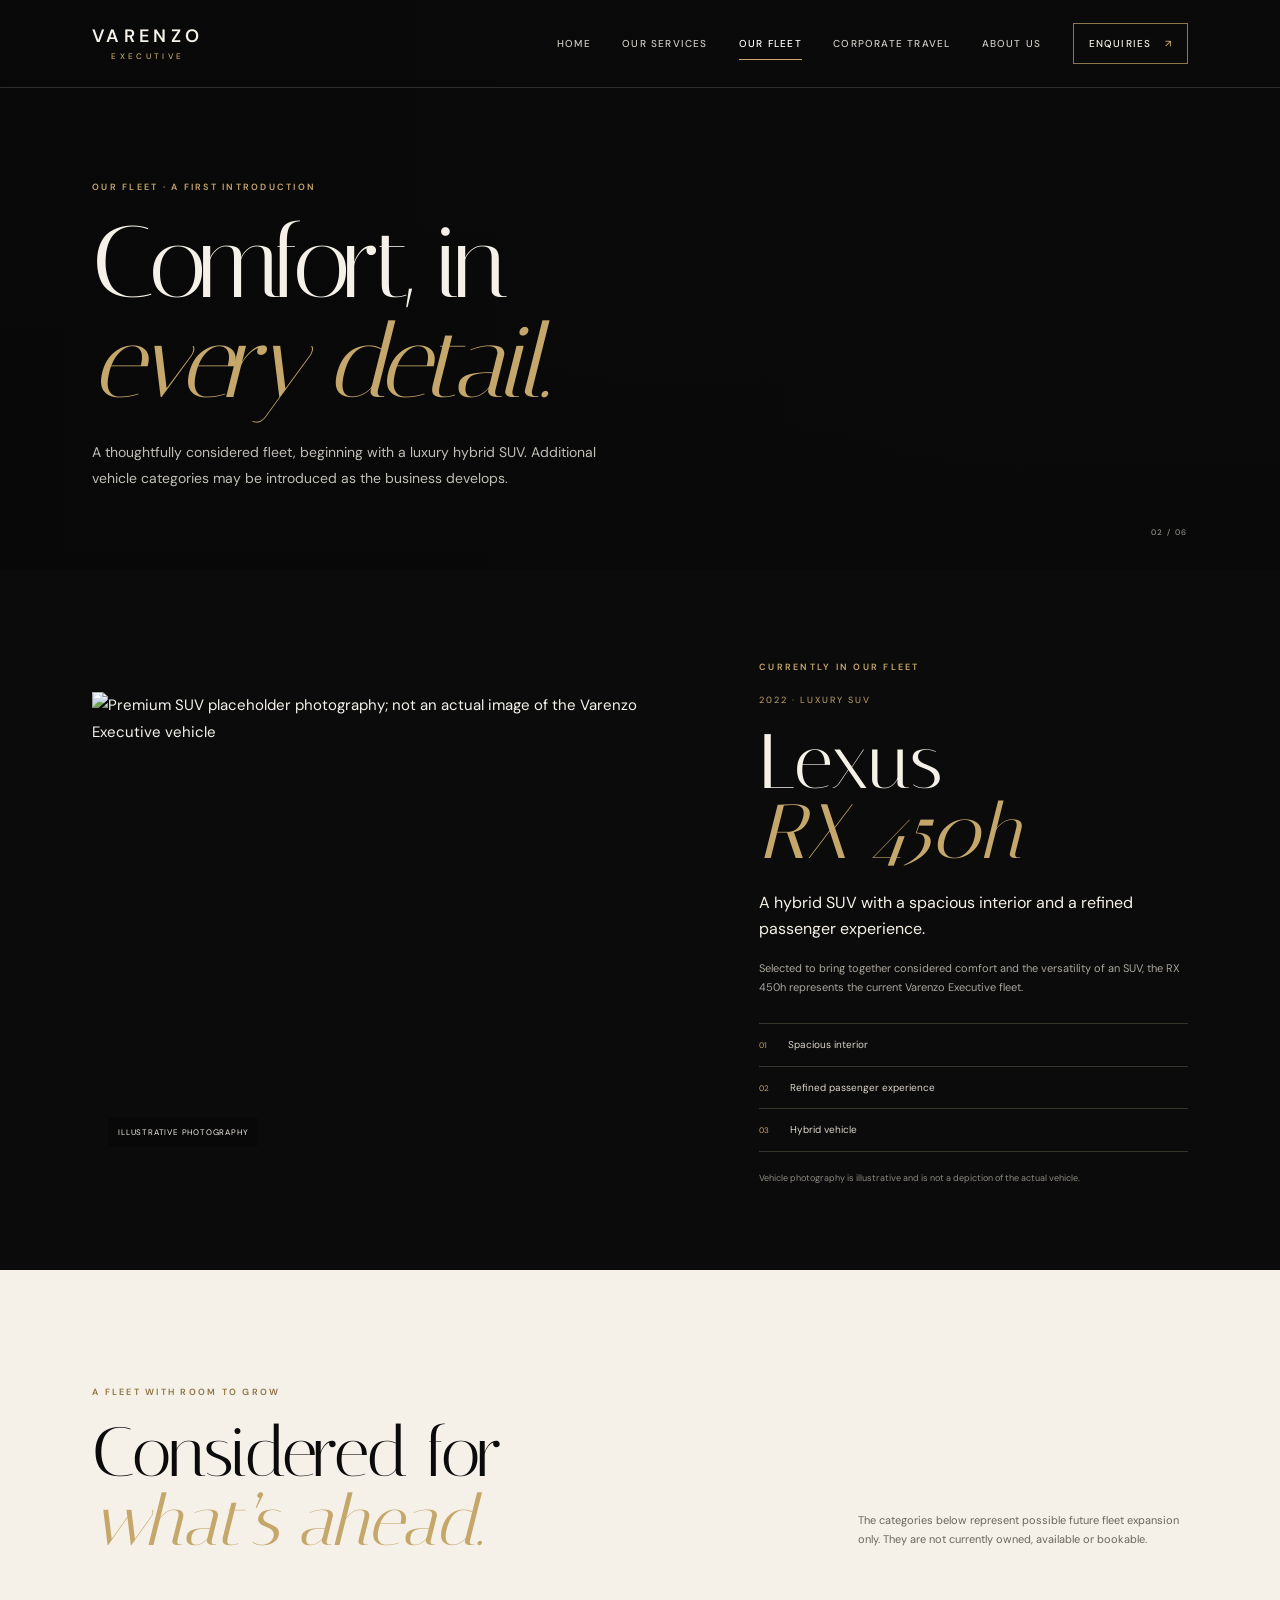
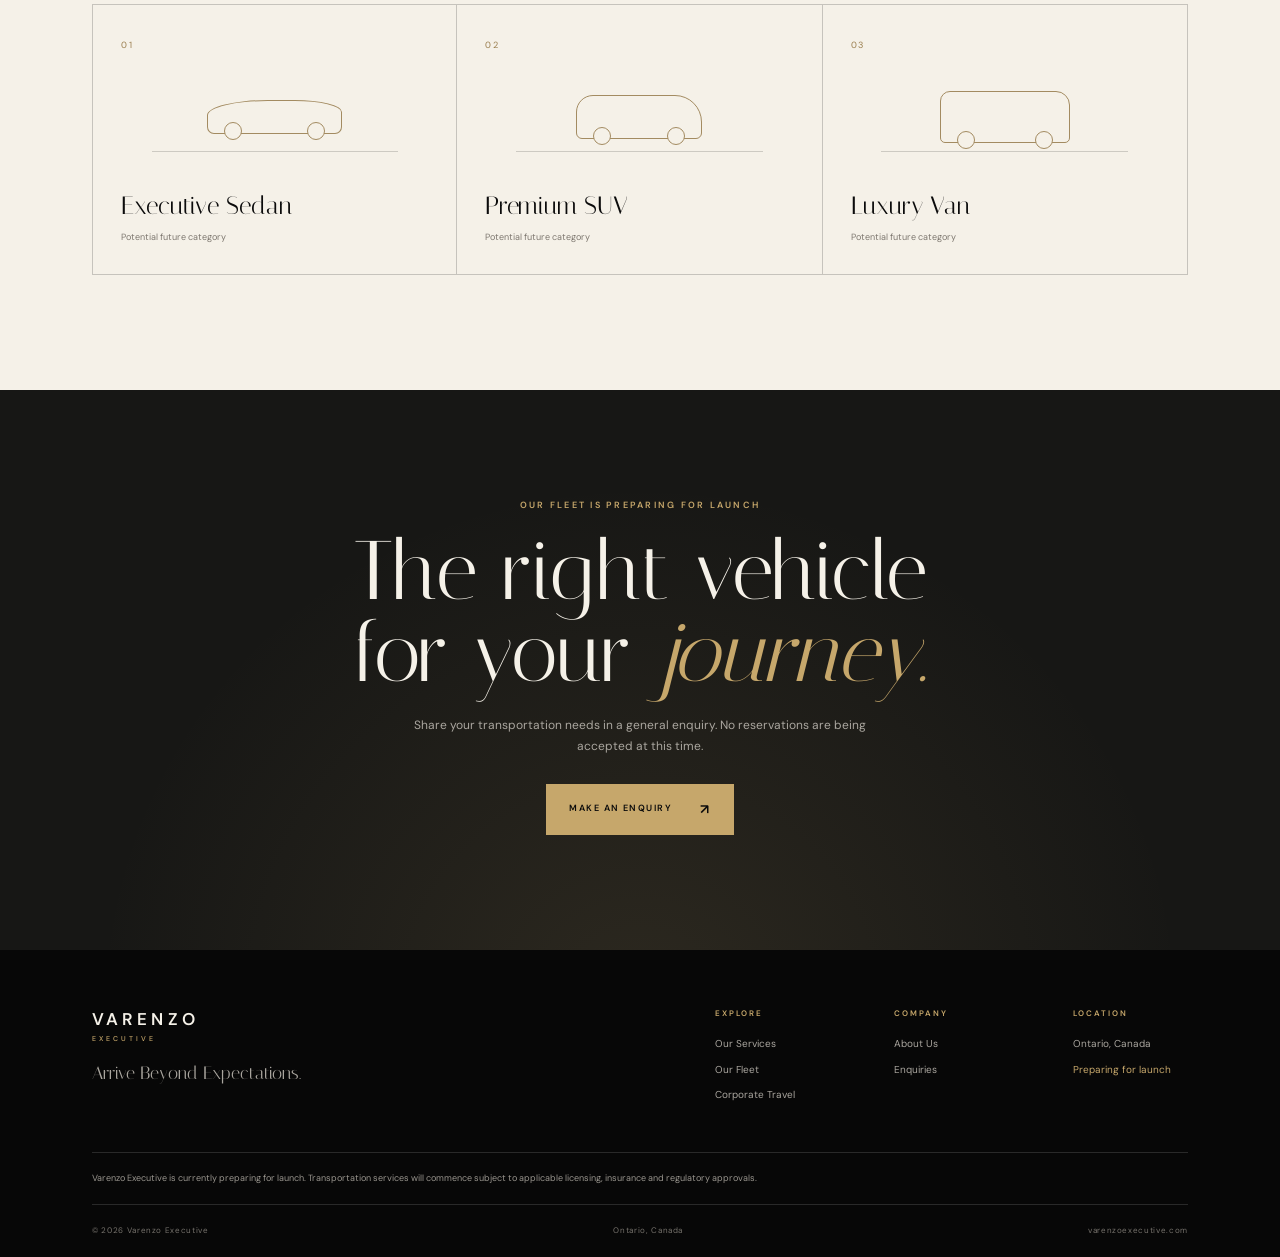
==== fleet.html @ 806a6bc2 "Add Varenzo Executive website Co-authored-by: Copilot App <223556219+Copilot@users.noreply.github.co" ====
<!doctype html>
<html lang="en">
<head>
  <meta charset="utf-8"><meta name="viewport" content="width=device-width, initial-scale=1">
  <title>Our Fleet | Varenzo Executive</title>
  <meta name="description" content="Meet the 2022 Lexus RX 450h, Varenzo Executive's current fleet vehicle, and explore the categories the fleet may expand into in future.">
  <meta name="theme-color" content="#0b0b0b"><meta property="og:type" content="website"><meta property="og:title" content="Our Fleet | Varenzo Executive"><meta property="og:description" content="A considered introduction to our current vehicle and future fleet categories."><meta property="og:url" content="https://varenzoexecutive.com/fleet.html">
  <link rel="preconnect" href="https://fonts.googleapis.com"><link rel="preconnect" href="https://fonts.gstatic.com" crossorigin><link href="https://fonts.googleapis.com/css2?family=DM+Sans:wght@400;500;600;700&family=Italiana&display=swap" rel="stylesheet"><link rel="stylesheet" href="css/style.css"><script src="js/script.js" defer></script>
</head>
<body>
  <a class="skip-link" href="#main">Skip to content</a>
  <header class="site-header"><a class="wordmark" href="index.html" aria-label="Varenzo Executive home"><span>VARENZO</span><small>EXECUTIVE</small></a><button class="menu-toggle" type="button" aria-expanded="false" aria-controls="primary-navigation" aria-label="Open navigation"><span></span><span></span></button><nav class="primary-navigation" id="primary-navigation" aria-label="Main navigation"><a href="index.html">Home</a><a href="services.html">Our Services</a><a href="fleet.html" aria-current="page">Our Fleet</a><a href="corporate.html">Corporate Travel</a><a href="about.html">About Us</a><a class="nav-enquire" href="contact.html">Enquiries <span aria-hidden="true">↗</span></a></nav></header>
  <main id="main">
    <section class="page-hero page-hero-fleet"><div class="page-hero-inner"><p class="eyebrow">Our fleet · A first introduction</p><h1>Comfort, in<br><em>every detail.</em></h1><p class="hero-copy">A thoughtfully considered fleet, beginning with a luxury hybrid SUV. Additional vehicle categories may be introduced as the business develops.</p></div><span class="page-hero-mark">02 / 06</span></section>
    <section class="fleet-main section-pad"><div class="fleet-detail reveal"><div class="fleet-detail-image"><img src="https://images.unsplash.com/photo-1519641471654-76ce0107ad1b?auto=format&fit=crop&w=1800&q=85" alt="Premium SUV placeholder photography; not an actual image of the Varenzo Executive vehicle" loading="lazy"><span class="image-label">Illustrative photography</span></div><div class="fleet-detail-copy"><p class="eyebrow gold-text">Currently in our fleet</p><p class="fleet-year">2022 · LUXURY SUV</p><h2>Lexus<br><em>RX 450h</em></h2><p class="lead">A hybrid SUV with a spacious interior and a refined passenger experience.</p><p>Selected to bring together considered comfort and the versatility of an SUV, the RX 450h represents the current Varenzo Executive fleet.</p><div class="vehicle-qualities"><span><i>01</i> Spacious interior</span><span><i>02</i> Refined passenger experience</span><span><i>03</i> Hybrid vehicle</span></div><p class="small-note">Vehicle photography is illustrative and is not a depiction of the actual vehicle.</p></div></div></section>
    <section class="future-fleet section-pad"><div class="section-heading"><div><p class="eyebrow gold-text">A fleet with room to grow</p><h2>Considered for<br><em>what’s ahead.</em></h2></div><p class="section-aside">The categories below represent possible future fleet expansion only. They are not currently owned, available or bookable.</p></div><div class="future-grid"><article class="future-card"><span class="future-index">01</span><div class="future-graphic" aria-hidden="true"><span class="sedan-shape"></span></div><h3>Executive Sedan</h3><p>Potential future category</p></article><article class="future-card"><span class="future-index">02</span><div class="future-graphic" aria-hidden="true"><span class="suv-shape"></span></div><h3>Premium SUV</h3><p>Potential future category</p></article><article class="future-card"><span class="future-index">03</span><div class="future-graphic" aria-hidden="true"><span class="van-shape"></span></div><h3>Luxury Van</h3><p>Potential future category</p></article></div></section>
    <section class="home-cta reveal"><p class="eyebrow">Our fleet is preparing for launch</p><h2>The right vehicle<br>for your <em>journey.</em></h2><p>Share your transportation needs in a general enquiry. No reservations are being accepted at this time.</p><a class="button button-gold" href="contact.html">Make an enquiry <span aria-hidden="true">↗</span></a></section>
  </main>
  <footer class="site-footer"><div class="footer-main"><div><a class="wordmark footer-wordmark" href="index.html"><span>VARENZO</span><small>EXECUTIVE</small></a><p class="footer-tagline">Arrive Beyond Expectations.</p></div><div class="footer-links"><div><p class="eyebrow">Explore</p><a href="services.html">Our Services</a><a href="fleet.html">Our Fleet</a><a href="corporate.html">Corporate Travel</a></div><div><p class="eyebrow">Company</p><a href="about.html">About Us</a><a href="contact.html">Enquiries</a></div><div><p class="eyebrow">Location</p><span>Ontario, Canada</span><span class="footer-status">Preparing for launch</span></div></div></div><div class="footer-notice">Varenzo Executive is currently preparing for launch. Transportation services will commence subject to applicable licensing, insurance and regulatory approvals.</div><div class="footer-bottom"><span>© <span data-year></span> Varenzo Executive</span><span>Ontario, Canada</span><a href="https://varenzoexecutive.com/">varenzoexecutive.com</a></div></footer>
</body>
</html>
---- css/style.css ----
:root {
  color-scheme: dark;
  --black: #0b0b0b;
  --charcoal: #191919;
  --gold: #c6a76b;
  --ivory: #f5f1e8;
  --white: #fff;
  --muted: #aaa69f;
  --serif: "Italiana", "Times New Roman", serif;
  --sans: "DM Sans", Arial, sans-serif;
  --gutter: clamp(1.25rem, 7.2vw, 7.5rem);
}

* { box-sizing: border-box; }
html { scroll-behavior: smooth; scroll-padding-top: 6rem; }
body { margin: 0; background: var(--black); color: var(--ivory); font-family: var(--sans); font-size: 15px; line-height: 1.75; -webkit-font-smoothing: antialiased; }
img { display: block; max-width: 100%; }
a { color: inherit; text-decoration: none; }
button, input, select, textarea { font: inherit; }
button, a { -webkit-tap-highlight-color: transparent; }
::selection { background: var(--gold); color: var(--black); }

.skip-link { position: fixed; z-index: 30; top: .8rem; left: .8rem; padding: .7rem 1rem; background: var(--ivory); color: var(--black); transform: translateY(-160%); }
.skip-link:focus { transform: translateY(0); }
.site-header { height: 88px; position: absolute; z-index: 10; top: 0; left: 0; right: 0; display: flex; align-items: center; justify-content: space-between; padding: 0 var(--gutter); border-bottom: 1px solid rgba(245,241,232,.15); background: rgba(11,11,11,.34); }
.wordmark { display: inline-flex; flex-direction: column; align-items: center; line-height: 1; letter-spacing: .24em; font-size: 18px; font-weight: 600; }
.wordmark small { margin-top: 7px; font-size: 8px; letter-spacing: .42em; font-weight: 500; color: var(--gold); }
.primary-navigation { display: flex; align-items: center; gap: clamp(1.15rem, 2.45vw, 2.5rem); }
.primary-navigation a { position: relative; color: rgba(245,241,232,.83); font-size: 10px; font-weight: 500; letter-spacing: .12em; text-transform: uppercase; transition: color .2s; }
.primary-navigation a:not(.nav-enquire)::after { position: absolute; content: ""; left: 0; right: 0; bottom: -8px; height: 1px; background: var(--gold); transform: scaleX(0); transform-origin: right; transition: transform .25s; }
.primary-navigation a:hover, .primary-navigation a[aria-current="page"] { color: var(--white); }
.primary-navigation a:hover::after, .primary-navigation a[aria-current="page"]::after { transform: scaleX(1); transform-origin: left; }
.primary-navigation .nav-enquire { border: 1px solid rgba(198,167,107,.7); padding: 11px 15px; color: var(--ivory); }
.nav-enquire span { margin-left: 9px; color: var(--gold); }
.menu-toggle { display: none; }

.hero { min-height: min(850px, 100svh); height: 760px; max-height: 980px; position: relative; display: flex; align-items: center; overflow: hidden; }
.hero-image, .hero-shade { position: absolute; inset: 0; width: 100%; height: 100%; }
.hero-image { object-fit: cover; object-position: center 55%; animation: hero-zoom 1.4s ease-out both; }
.hero-shade { background: linear-gradient(90deg, rgba(8,8,8,.87) 0%, rgba(8,8,8,.59) 44%, rgba(8,8,8,.08) 100%), linear-gradient(0deg, rgba(8,8,8,.62), transparent 29%); }
.hero-content { position: relative; z-index: 1; width: min(720px, 75%); margin: 52px 0 0 var(--gutter); animation: rise-in .9s .1s both; }
.eyebrow { margin: 0 0 19px; font-size: 9px; font-weight: 600; letter-spacing: .25em; line-height: 1.6; text-transform: uppercase; color: rgba(245,241,232,.76); }
.gold-text { color: var(--gold); }
h1, h2, h3, p { margin-top: 0; }
h1, h2 { font-weight: 400; }
.hero h1, .page-hero h1 { margin: 0 0 25px; font-family: var(--serif); font-size: clamp(3.8rem, 7.7vw, 7.2rem); line-height: .98; letter-spacing: -.045em; }
h1 em, h2 em { font-weight: 400; color: var(--gold); }
.hero-copy { max-width: 470px; margin-bottom: 34px; color: rgba(245,241,232,.78); font-size: 14px; line-height: 1.9; }
.button { min-height: 51px; display: inline-flex; align-items: center; justify-content: center; gap: 28px; padding: 0 22px; border: 1px solid transparent; font-size: 9px; font-weight: 600; letter-spacing: .16em; text-transform: uppercase; transition: background .25s, color .25s, border-color .25s; }
.button span { font-size: 14px; }
.button-gold { background: var(--gold); color: var(--black); }
.button-gold:hover { background: var(--ivory); }
.button-outline { border-color: rgba(198,167,107,.72); color: var(--ivory); }
.button-outline:hover { background: var(--gold); color: var(--black); }
.hero-foot { position: absolute; bottom: 28px; left: var(--gutter); right: var(--gutter); display: flex; justify-content: space-between; color: rgba(245,241,232,.57); font-size: 8px; letter-spacing: .18em; text-transform: uppercase; }
.launch-pill { position: absolute; z-index: 2; right: var(--gutter); top: 116px; padding: 9px 13px; background: rgba(11,11,11,.55); border: 1px solid rgba(245,241,232,.22); color: var(--ivory); font-size: 8px; letter-spacing: .14em; text-transform: uppercase; }
.launch-pill i, .status-dot { display: inline-block; width: 6px; height: 6px; margin-right: 8px; border-radius: 50%; background: var(--gold); vertical-align: 1px; }
.section-pad { padding: 115px var(--gutter); }
.intro { background: var(--ivory); color: var(--black); }
.intro .eyebrow { color: #8d7242; }
.intro-grid { display: grid; grid-template-columns: .95fr 1.05fr; gap: 9%; align-items: start; }
.intro h2, .section-heading h2, .feature-copy h2, .corporate-intro h2, .about-story h2, .principles-heading h2, .contact-aside h2 { margin: 0; font-family: var(--serif); font-size: clamp(3rem, 5vw, 5rem); line-height: .98; letter-spacing: -.025em; }
.intro h2 em { color: #a28751; }
.intro-grid > div { max-width: 540px; padding-top: 4px; color: #595650; font-size: 13px; }
.lead { font-size: 18px; line-height: 1.65; color: inherit; }
.text-link { display: inline-flex; align-items: center; gap: 17px; margin-top: 18px; padding-bottom: 5px; border-bottom: 1px solid var(--gold); color: inherit; font-size: 9px; font-weight: 600; letter-spacing: .13em; text-transform: uppercase; transition: gap .2s; }
.text-link:hover { gap: 25px; }
.services-preview { padding-bottom: 125px; }
.section-heading { display: flex; justify-content: space-between; align-items: end; margin-bottom: 48px; }
.section-heading .eyebrow { color: var(--gold); }
.section-heading h2 { font-size: clamp(3.2rem, 5.5vw, 5rem); }
.section-heading > .text-link { margin-bottom: 6px; }
.service-cards { display: grid; grid-template-columns: repeat(3, 1fr); border-top: 1px solid rgba(245,241,232,.23); border-bottom: 1px solid rgba(245,241,232,.23); }
.service-card { min-height: 275px; position: relative; padding: 26px 29px 30px; border-right: 1px solid rgba(245,241,232,.18); transition: background .3s; }
.service-card:first-child { border-left: 1px solid rgba(245,241,232,.18); }
.service-card:hover { background: var(--charcoal); }
.card-number { color: var(--gold); font-size: 9px; letter-spacing: .16em; }
.line-icon { position: absolute; top: 25px; right: 28px; color: var(--gold); font-family: var(--serif); font-size: 28px; }
.service-card h3 { margin: 39px 0 12px; font-family: var(--serif); font-size: 31px; font-weight: 400; line-height: 1.04; }
.service-card p { max-width: 245px; margin-bottom: 0; color: var(--muted); font-size: 11px; line-height: 1.8; }
.card-arrow { position: absolute; right: 28px; bottom: 28px; color: var(--gold); }
.fleet-feature { min-height: 595px; display: grid; grid-template-columns: 1.08fr .92fr; background: #151515; }
.fleet-photo { min-height: 595px; overflow: hidden; }
.fleet-photo img { width: 100%; height: 100%; object-fit: cover; filter: saturate(.68); }
.fleet-copy { align-self: center; padding: 75px clamp(2.5rem, 8vw, 8rem); }
.fleet-year { margin: 0 0 19px; color: var(--gold); font-size: 9px; letter-spacing: .22em; }
.fleet-copy h2, .fleet-detail-copy h2 { margin: 0 0 22px; font-family: var(--serif); font-size: clamp(3.5rem, 6vw, 5.8rem); font-weight: 400; line-height: .91; }
.fleet-copy > p:not(.eyebrow):not(.fleet-year) { max-width: 390px; margin-bottom: 29px; color: var(--muted); font-size: 12px; }
.fleet-copy > small { display: block; margin-top: 15px; color: #8f8a82; font-size: 9px; }
.feature-band { display: grid; grid-template-columns: 1fr 1fr; gap: 11%; background: var(--ivory); color: var(--black); }
.feature-copy .eyebrow { color: #8d7242; }
.feature-copy h2 { font-size: clamp(3rem, 4.5vw, 4.5rem); }
.feature-copy > p:not(.eyebrow) { max-width: 400px; margin: 22px 0 10px; color: #615d56; font-size: 12px; }
.feature-copy-border { padding-left: 12%; border-left: 1px solid rgba(20,20,20,.18); }
.feature-copy .text-link { color: var(--black); }
.home-cta { padding: 108px var(--gutter) 115px; text-align: center; background: #171715; background-image: radial-gradient(ellipse at 50% 110%, rgba(198,167,107,.12), transparent 60%); }
.home-cta .eyebrow { color: var(--gold); }
.home-cta h2 { margin: 0 0 20px; font-family: var(--serif); font-size: clamp(3.3rem, 6.5vw, 6rem); font-weight: 400; line-height: .98; }
.home-cta > p:not(.eyebrow) { max-width: 480px; margin: 0 auto 27px; color: var(--muted); font-size: 12px; }

.site-footer { padding: 57px var(--gutter) 20px; background: #070707; }
.footer-main { display: flex; justify-content: space-between; gap: 60px; padding-bottom: 48px; }
.footer-wordmark { align-items: flex-start; font-size: 17px; }
.footer-wordmark small { font-size: 7px; }
.footer-tagline { margin: 16px 0 0; color: var(--muted); font-family: var(--serif); font-size: 18px; }
.footer-links { display: grid; grid-template-columns: repeat(3, minmax(115px, 1fr)); gap: clamp(25px, 5vw, 75px); }
.footer-links > div { display: flex; flex-direction: column; gap: 8px; }
.footer-links .eyebrow { margin-bottom: 8px; color: var(--gold); font-size: 8px; }
.footer-links a, .footer-links span { color: #aaa69f; font-size: 10px; transition: color .2s; }
.footer-links a:hover { color: var(--ivory); }
.footer-links .footer-status { color: var(--gold); }
.footer-notice { padding: 18px 0; border-top: 1px solid #292929; border-bottom: 1px solid #292929; color: #99958e; font-size: 9px; line-height: 1.7; }
.footer-bottom { display: flex; justify-content: space-between; gap: 20px; padding-top: 18px; color: #77736d; font-size: 8px; letter-spacing: .08em; }
.footer-bottom a:hover { color: var(--gold); }

.page-hero { min-height: 570px; position: relative; display: flex; align-items: end; overflow: hidden; background-size: cover; background-position: center; }
.page-hero::before { position: absolute; inset: 0; content: ""; background: linear-gradient(90deg, rgba(8,8,8,.82), rgba(8,8,8,.32) 75%), linear-gradient(0deg, rgba(8,8,8,.55), transparent 65%); }
.page-hero-services { background-image: url("https://images.unsplash.com/photo-1500530855697-b586d89ba3ee?auto=format&fit=crop&w=2000&q=80"); }
.page-hero-fleet { background-image: url("https://images.unsplash.com/photo-1519641471654-76ce0107ad1b?auto=format&fit=crop&w=2000&q=80"); background-position: center 58%; }
.page-hero-corporate { background-image: url("https://images.unsplash.com/photo-1486406146926-c627a92ad1ab?auto=format&fit=crop&w=2000&q=80"); }
.page-hero-about { background-image: url("https://images.unsplash.com/photo-1519608487953-e999c86e7455?auto=format&fit=crop&w=2000&q=80"); }
.page-hero-contact { background-image: url("https://images.unsplash.com/photo-1517248135467-4c7edcad34c4?auto=format&fit=crop&w=2000&q=80"); }
.page-hero-inner { z-index: 1; width: min(850px, 80%); margin: 0 0 78px var(--gutter); }
.page-hero-inner .eyebrow { color: var(--gold); }
.page-hero h1 { font-size: clamp(4rem, 8vw, 7rem); }
.page-hero .hero-copy { max-width: 510px; margin-bottom: 0; }
.page-hero-mark { position: absolute; z-index: 1; right: var(--gutter); bottom: 31px; color: rgba(245,241,232,.65); font-size: 8px; letter-spacing: .18em; }
.services-list { padding-top: 48px; padding-bottom: 65px; }
.service-row { display: grid; grid-template-columns: 55px 1fr 1fr; gap: 3%; align-items: start; padding: 50px 0; border-bottom: 1px solid #33312d; scroll-margin-top: 25px; }
.row-index { padding-top: 5px; color: var(--gold); font-size: 9px; letter-spacing: .15em; }
.service-row .eyebrow { margin-bottom: 12px; }
.service-row h2 { margin: 0; font-family: var(--serif); font-size: clamp(2.2rem, 4vw, 3.8rem); font-weight: 400; line-height: 1; }
.service-row h2 em { color: var(--gold); }
.row-description { max-width: 440px; color: var(--muted); font-size: 11px; }
.row-description .text-link { margin-top: 5px; color: var(--ivory); }
.destination-band { padding: 70px var(--gutter); background: #181817; text-align: center; }
.destination-band .eyebrow { color: var(--gold); }
.destination-list { max-width: 950px; margin: 0 auto 13px; color: var(--ivory); font-family: var(--serif); font-size: clamp(1.5rem, 3.2vw, 2.6rem); line-height: 1.5; }
.destination-list span { color: var(--gold); }
.small-note { color: #8e8a82; font-size: 9px; line-height: 1.7; }
.destination-band .small-note { max-width: 700px; margin: 0 auto; }

.fleet-main { padding-top: 90px; padding-bottom: 75px; }
.fleet-detail { display: grid; grid-template-columns: 1.14fr .86fr; gap: 9%; align-items: center; }
.fleet-detail-image { position: relative; min-height: 470px; }
.fleet-detail-image img { width: 100%; height: 470px; object-fit: cover; filter: saturate(.7); }
.image-label { position: absolute; left: 16px; bottom: 16px; padding: 7px 10px; background: rgba(8,8,8,.72); color: var(--ivory); font-size: 8px; letter-spacing: .1em; text-transform: uppercase; }
.fleet-detail-copy { max-width: 480px; }
.fleet-detail-copy .eyebrow { color: var(--gold); }
.fleet-detail-copy > p:not(.eyebrow):not(.fleet-year):not(.small-note) { color: var(--muted); font-size: 11px; }
.fleet-detail-copy .lead { color: var(--ivory) !important; font-size: 16px !important; }
.vehicle-qualities { display: grid; gap: 0; margin: 26px 0 19px; border-top: 1px solid #37342e; }
.vehicle-qualities span { padding: 12px 0; border-bottom: 1px solid #37342e; color: #dad5cb; font-size: 10px; }
.vehicle-qualities i { margin-right: 18px; color: var(--gold); font-size: 8px; font-style: normal; }
.future-fleet { background: var(--ivory); color: var(--black); }
.future-fleet .eyebrow { color: #8d7242; }
.section-aside { max-width: 330px; margin: 0 0 7px 30px; color: #6a655d; font-size: 11px; }
.future-grid { display: grid; grid-template-columns: repeat(3, 1fr); border-top: 1px solid rgba(11,11,11,.2); border-bottom: 1px solid rgba(11,11,11,.2); }
.future-card { position: relative; padding: 25px 28px 28px; border-right: 1px solid rgba(11,11,11,.2); }
.future-card:first-child { border-left: 1px solid rgba(11,11,11,.2); }
.future-index { color: #9a7e4d; font-size: 9px; letter-spacing: .15em; }
.future-graphic { height: 110px; position: relative; display: flex; align-items: center; justify-content: center; margin: 5px 0 12px; }
.future-graphic::after { position: absolute; bottom: 20px; width: 80%; height: 1px; content: ""; background: rgba(11,11,11,.17); }
.future-graphic span { position: relative; z-index: 1; width: 135px; height: 34px; border: 1px solid #a38b61; border-radius: 45% 35% 7px 7px; }
.future-graphic span::before, .future-graphic span::after { position: absolute; bottom: -7px; width: 16px; height: 16px; border: 1px solid #a38b61; border-radius: 50%; content: ""; background: var(--ivory); }
.future-graphic span::before { left: 16px; }.future-graphic span::after { right: 16px; }
.future-graphic .suv-shape { width: 126px; height: 44px; border-radius: 17px 27px 6px 6px; }
.future-graphic .van-shape { width: 130px; height: 52px; border-radius: 10px 14px 5px 5px; }
.future-card h3 { margin: 0 0 3px; font-family: var(--serif); font-size: 25px; font-weight: 400; }
.future-card p { margin: 0; color: #7d776f; font-size: 9px; }

.corporate-intro { background: var(--ivory); color: var(--black); }
.corporate-intro .eyebrow { color: #8d7242; }
.corporate-intro .intro-grid > div { color: #595650; }
.corporate-offerings { display: grid; grid-template-columns: .72fr 1.28fr; gap: 10%; padding: 110px var(--gutter); }
.corporate-offering-intro { position: sticky; top: 80px; align-self: start; }
.corporate-offering-intro .eyebrow { color: var(--gold); }
.corporate-offering-intro h2 { font-family: var(--serif); font-size: clamp(3.2rem, 5vw, 5rem); line-height: .98; font-weight: 400; }
.offering-item { display: grid; grid-template-columns: 36px 1fr 20px; gap: 14px; align-items: start; padding: 22px 0; border-bottom: 1px solid #34322e; }
.offering-item > span { padding-top: 4px; color: var(--gold); font-size: 8px; }
.offering-item h3 { margin: 0 0 5px; font-family: var(--serif); font-size: 23px; font-weight: 400; }
.offering-item p { margin: 0; color: var(--muted); font-size: 10px; }
.offering-item b { color: var(--gold); font-size: 11px; font-weight: 400; }
.corporate-quote { padding: 85px var(--gutter); background: #171715; text-align: center; }
.corporate-quote .eyebrow { color: var(--gold); }
.quote-text { max-width: 850px; margin: 0 auto 17px; font-family: var(--serif); font-size: clamp(2rem, 4.4vw, 4rem); line-height: 1.2; }
.corporate-quote .small-note { margin-bottom: 0; }

.about-story { display: grid; grid-template-columns: .45fr 1.55fr; gap: 9%; }
.story-label { padding-top: 8px; }
.story-label span { color: #89847c; font-size: 9px; line-height: 2; }
.story-content { max-width: 800px; }
.story-content h2 { margin: 0 0 40px; font-family: var(--serif); font-size: clamp(2.7rem, 5vw, 4.8rem); line-height: 1.03; }
.story-content h2 em { color: var(--gold); }
.story-content p:not(.lead) { color: var(--muted); font-size: 12px; }
.story-content .lead { max-width: 620px; color: var(--ivory); font-size: 20px; }
.principles-section { display: grid; grid-template-columns: .72fr 1.28fr; gap: 8%; padding: 90px var(--gutter); background: var(--ivory); color: var(--black); }
.principles-heading .eyebrow { color: #8d7242; }
.principles-heading h2 { font-size: clamp(3rem, 4.7vw, 4.5rem); }
.principles-heading h2 em { color: #a28751; }
.principles-grid { display: grid; grid-template-columns: repeat(3, 1fr); gap: 23px; }
.principle { padding-top: 7px; border-top: 1px solid rgba(11,11,11,.25); }
.principle > span { color: #9a7e4d; font-size: 8px; }
.principle h3 { margin: 31px 0 13px; font-family: var(--serif); font-size: 22px; font-weight: 400; line-height: 1.2; }
.principle p { margin: 0; color: #726c63; font-size: 10px; line-height: 1.8; }

.contact-section { display: grid; grid-template-columns: .72fr 1.28fr; gap: 9%; align-items: start; }
.contact-aside { position: sticky; top: 55px; }
.contact-aside .eyebrow { color: var(--gold); }
.contact-aside h2 { font-size: clamp(2.8rem, 4.5vw, 4.3rem); }
.contact-aside > p:not(.eyebrow):not(.small-note) { max-width: 380px; margin: 24px 0 35px; color: var(--muted); font-size: 11px; }
.contact-details { max-width: 390px; border-top: 1px solid #393630; }
.contact-details > div { display: flex; flex-direction: column; padding: 12px 0; border-bottom: 1px solid #393630; }
.contact-details span { color: #928c83; font-size: 8px; letter-spacing: .13em; text-transform: uppercase; }
.contact-details strong { color: var(--ivory); font-size: 11px; font-weight: 400; }
.contact-aside .small-note { margin-top: 17px; }
.contact-form-wrap { padding: 34px; background: #151514; }
.form-prelaunch { margin-bottom: 27px; color: var(--gold); font-size: 8px; letter-spacing: .15em; text-transform: uppercase; }
.form-prelaunch .status-dot { width: 6px; height: 6px; }
.form-grid { display: grid; grid-template-columns: 1fr 1fr; gap: 21px 18px; }
.form-field { display: flex; flex-direction: column; gap: 8px; }
.form-field label { color: #d9d4c9; font-size: 9px; letter-spacing: .07em; }
.form-field label > span:not(.optional) { color: var(--gold); }
.form-field .optional { color: #858078; font-size: 8px; }
.form-field input, .form-field select, .form-field textarea { width: 100%; min-height: 46px; padding: 10px 12px; border: 1px solid #46433c; border-radius: 0; outline: none; background: #10100f; color: var(--ivory); font-size: 11px; }
.form-field textarea { min-height: 120px; resize: vertical; }
.form-field input:focus, .form-field select:focus, .form-field textarea:focus { border-color: var(--gold); box-shadow: 0 0 0 1px var(--gold); }
.form-field select:invalid { color: #858078; }
.form-field select option { color: var(--ivory); }
.form-wide { grid-column: 1 / -1; }
.form-disclaimer { margin: 20px 0; color: #918c83; font-size: 9px; line-height: 1.7; }
.form-submit { cursor: pointer; }
.form-status { margin: 16px 0 0; color: var(--gold); font-size: 10px; }

.reveal { opacity: 1; transform: none; }
.js .reveal { opacity: 0; transform: translateY(18px); transition: opacity .7s ease, transform .7s ease; }
.js .reveal.is-visible { opacity: 1; transform: translateY(0); }
@keyframes rise-in { from { opacity: 0; transform: translateY(18px); } to { opacity: 1; transform: translateY(0); } }
@keyframes hero-zoom { from { transform: scale(1.035); } to { transform: scale(1); } }

@media (min-width: 1500px) { :root { --gutter: max(7.2vw, calc((100vw - 1320px) / 2)); } }
@media (max-width: 1050px) {
  .site-header { height: 78px; }
  .primary-navigation { gap: 1.1rem; }
  .primary-navigation a { font-size: 9px; }
  .intro-grid { gap: 5%; }
  .fleet-copy { padding: 65px 45px; }
  .corporate-offerings { gap: 6%; }
}
@media (max-width: 760px) {
  .site-header { height: 72px; }
  .wordmark { font-size: 16px; }
  .menu-toggle { width: 42px; height: 42px; display: flex; flex-direction: column; align-items: center; justify-content: center; gap: 6px; border: 1px solid rgba(198,167,107,.6); background: transparent; color: var(--ivory); }
  .menu-toggle span { width: 17px; height: 1px; background: var(--ivory); transition: transform .2s; }
  .menu-toggle[aria-expanded="true"] span:first-child { transform: translateY(3.5px) rotate(45deg); }
  .menu-toggle[aria-expanded="true"] span:last-child { transform: translateY(-3.5px) rotate(-45deg); }
  .primary-navigation { position: absolute; top: 72px; left: 0; right: 0; display: none; flex-direction: column; align-items: stretch; gap: 0; padding: 10px var(--gutter) 24px; background: rgba(11,11,11,.98); border-bottom: 1px solid #34312b; }
  .primary-navigation.is-open { display: flex; }
  .primary-navigation a { padding: 14px 0; border-bottom: 1px solid rgba(245,241,232,.1); font-size: 10px; }
  .primary-navigation a:not(.nav-enquire)::after { display: none; }
  .primary-navigation .nav-enquire { margin-top: 12px; padding: 12px 14px; border: 1px solid rgba(198,167,107,.7); text-align: center; }
  .hero { min-height: 720px; height: 92svh; max-height: 850px; }
  .hero-image { object-position: 60% center; }
  .hero-shade { background: linear-gradient(90deg, rgba(8,8,8,.78), rgba(8,8,8,.24)), linear-gradient(0deg, rgba(8,8,8,.65), transparent 38%); }
  .hero-content { width: calc(100% - 2 * var(--gutter)); margin-top: 54px; }
  .hero h1 { font-size: clamp(3.65rem, 13.5vw, 6rem); }
  .hero-copy { max-width: 440px; font-size: 12px; }
  .hero-foot { bottom: 21px; font-size: 7px; }
  .hero-foot span:last-child { max-width: 135px; text-align: right; }
  .launch-pill { top: 93px; font-size: 7px; }
  .section-pad { padding-top: 78px; padding-bottom: 78px; }
  .intro-grid { grid-template-columns: 1fr; gap: 26px; }
  .intro h2, .section-heading h2, .feature-copy h2, .corporate-intro h2, .about-story h2, .principles-heading h2 { font-size: clamp(3rem, 12vw, 4rem); }
  .lead { font-size: 16px; }
  .section-heading { align-items: start; flex-direction: column; gap: 18px; }
  .service-cards { grid-template-columns: 1fr; }
  .service-card { min-height: 218px; padding: 21px 22px; border-right: 1px solid rgba(245,241,232,.18); border-bottom: 1px solid rgba(245,241,232,.18); }
  .service-card:first-child { border-left: 1px solid rgba(245,241,232,.18); }
  .service-card h3 { margin-top: 25px; }
  .fleet-feature { grid-template-columns: 1fr; }
  .fleet-photo { min-height: 330px; height: 65vw; }
  .fleet-copy { padding: 58px var(--gutter) 65px; }
  .feature-band { grid-template-columns: 1fr; gap: 40px; }
  .feature-copy-border { padding: 37px 0 0; border-left: 0; border-top: 1px solid rgba(20,20,20,.18); }
  .home-cta { padding: 78px var(--gutter) 82px; }
  .home-cta h2 { font-size: clamp(3.2rem, 12vw, 4.8rem); }
  .footer-main { flex-direction: column; gap: 42px; }
  .footer-links { grid-template-columns: repeat(2, 1fr); gap: 30px 20px; }
  .footer-bottom { flex-wrap: wrap; }
  .page-hero { min-height: 570px; }
  .page-hero-inner { width: calc(100% - 2 * var(--gutter)); margin-bottom: 75px; }
  .page-hero h1 { font-size: clamp(3.7rem, 13vw, 6rem); }
  .page-hero-mark { bottom: 24px; }
  .service-row { grid-template-columns: 32px 1fr; gap: 6px 12px; padding: 36px 0; }
  .service-row > div:nth-child(2) { grid-column: 2; }
  .row-description { grid-column: 2; }
  .service-row h2 { font-size: clamp(2.4rem, 9vw, 3.4rem); }
  .destination-band { padding-top: 54px; padding-bottom: 54px; }
  .destination-list { font-size: 1.6rem; }
  .fleet-main { padding-top: 55px; padding-bottom: 55px; }
  .fleet-detail { grid-template-columns: 1fr; gap: 36px; }
  .fleet-detail-image { min-height: 0; }
  .fleet-detail-image img { height: 62vw; min-height: 250px; max-height: 430px; }
  .fleet-detail-copy h2 { font-size: 4.4rem; }
  .section-aside { max-width: 430px; margin: 0; }
  .future-grid { grid-template-columns: 1fr; }
  .future-card { padding: 21px; border-right: 1px solid rgba(11,11,11,.2); border-bottom: 1px solid rgba(11,11,11,.2); }
  .future-card:first-child { border-left: 1px solid rgba(11,11,11,.2); }
  .future-graphic { height: 75px; margin: 3px 0 8px; }
  .future-card h3 { font-size: 23px; }
  .corporate-offerings { grid-template-columns: 1fr; gap: 25px; padding: 78px var(--gutter); }
  .corporate-offering-intro { position: static; }
  .corporate-quote { padding: 65px var(--gutter); }
  .about-story { grid-template-columns: 1fr; gap: 30px; }
  .story-label { display: flex; justify-content: space-between; }
  .story-label .eyebrow { margin: 0; }
  .story-label span { text-align: right; }
  .story-content h2 { margin-bottom: 27px; font-size: clamp(2.7rem, 10vw, 4rem); }
  .story-content .lead { font-size: 17px; }
  .principles-section { grid-template-columns: 1fr; gap: 38px; padding-top: 76px; padding-bottom: 76px; }
  .principles-grid { grid-template-columns: 1fr; gap: 28px; }
  .principle h3 { margin-top: 18px; }
  .contact-section { grid-template-columns: 1fr; gap: 42px; }
  .contact-aside { position: static; }
  .contact-form-wrap { padding: 24px 18px; }
  .form-grid { grid-template-columns: 1fr; }
  .form-wide { grid-column: auto; }
}
@media (prefers-reduced-motion: reduce) {
  *, *::before, *::after { scroll-behavior: auto !important; animation-duration: .01ms !important; animation-iteration-count: 1 !important; transition-duration: .01ms !important; }
  .js .reveal { opacity: 1; transform: none; }
}
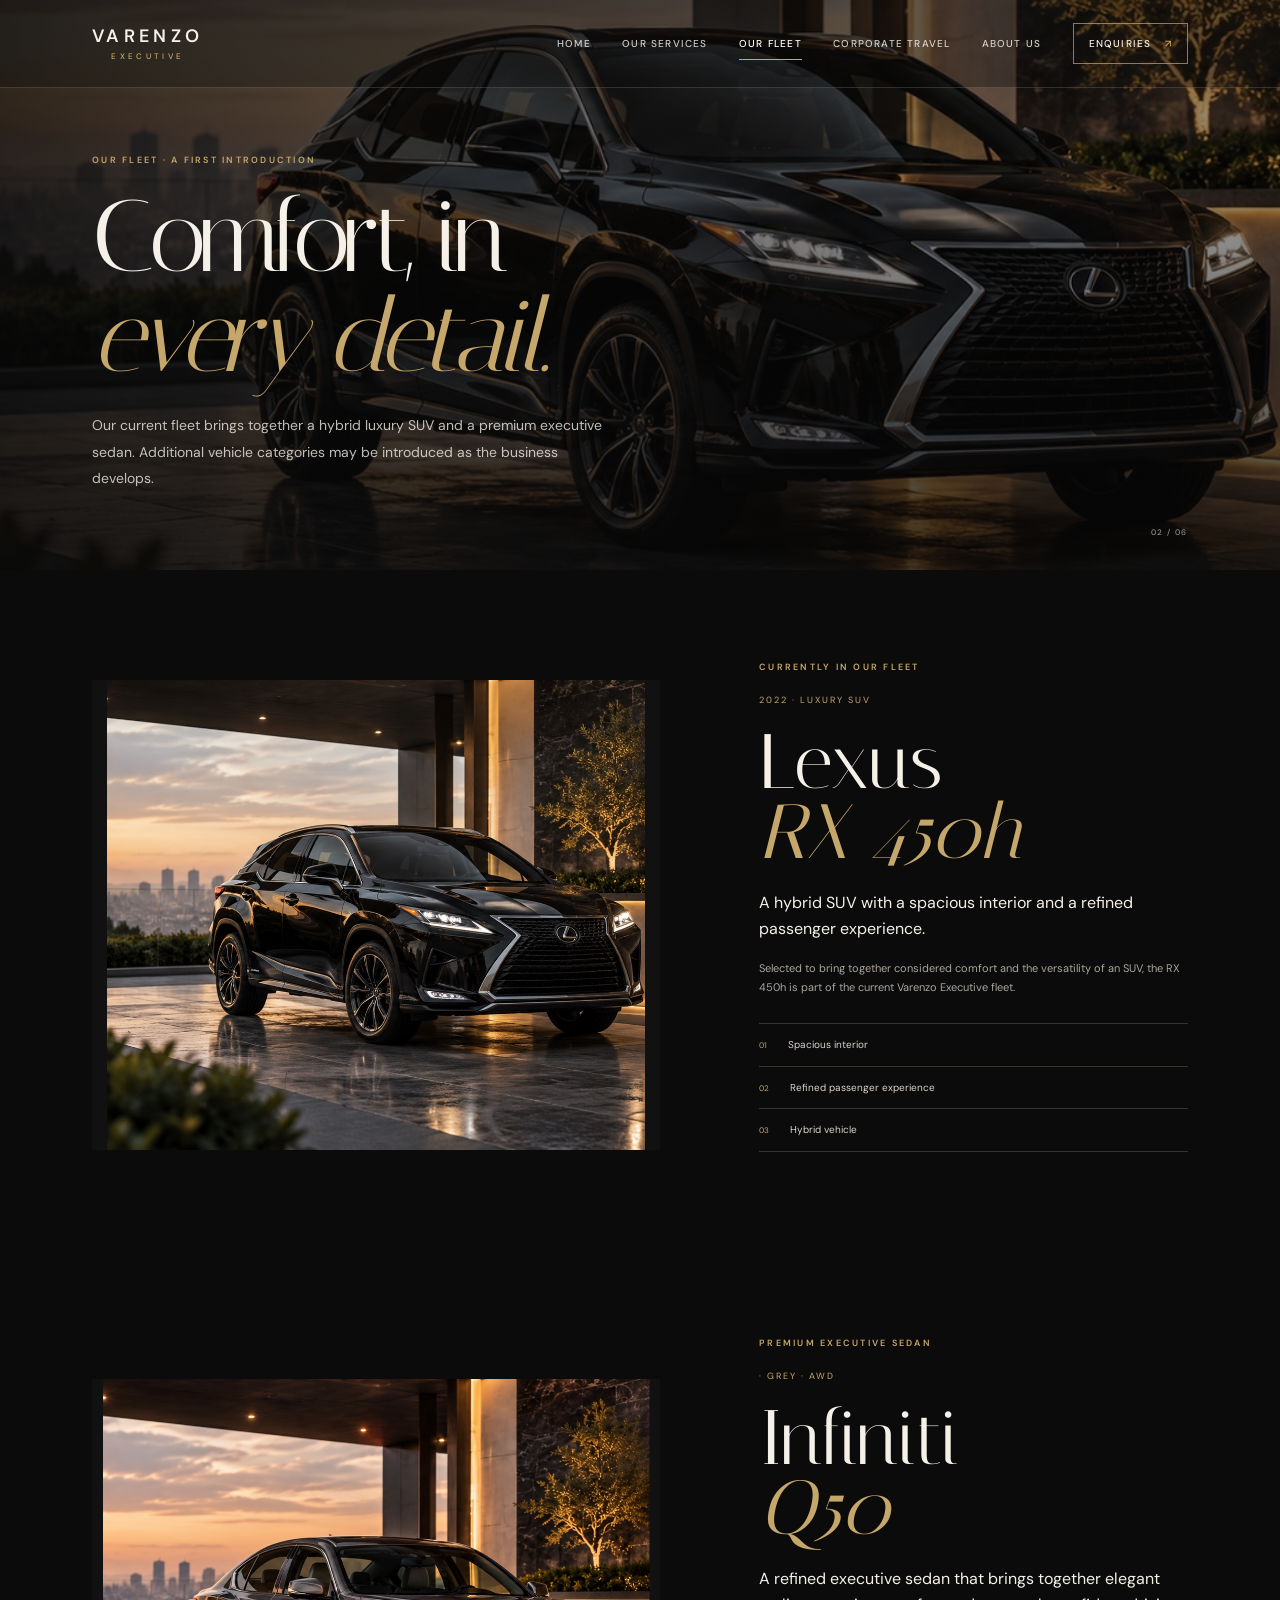
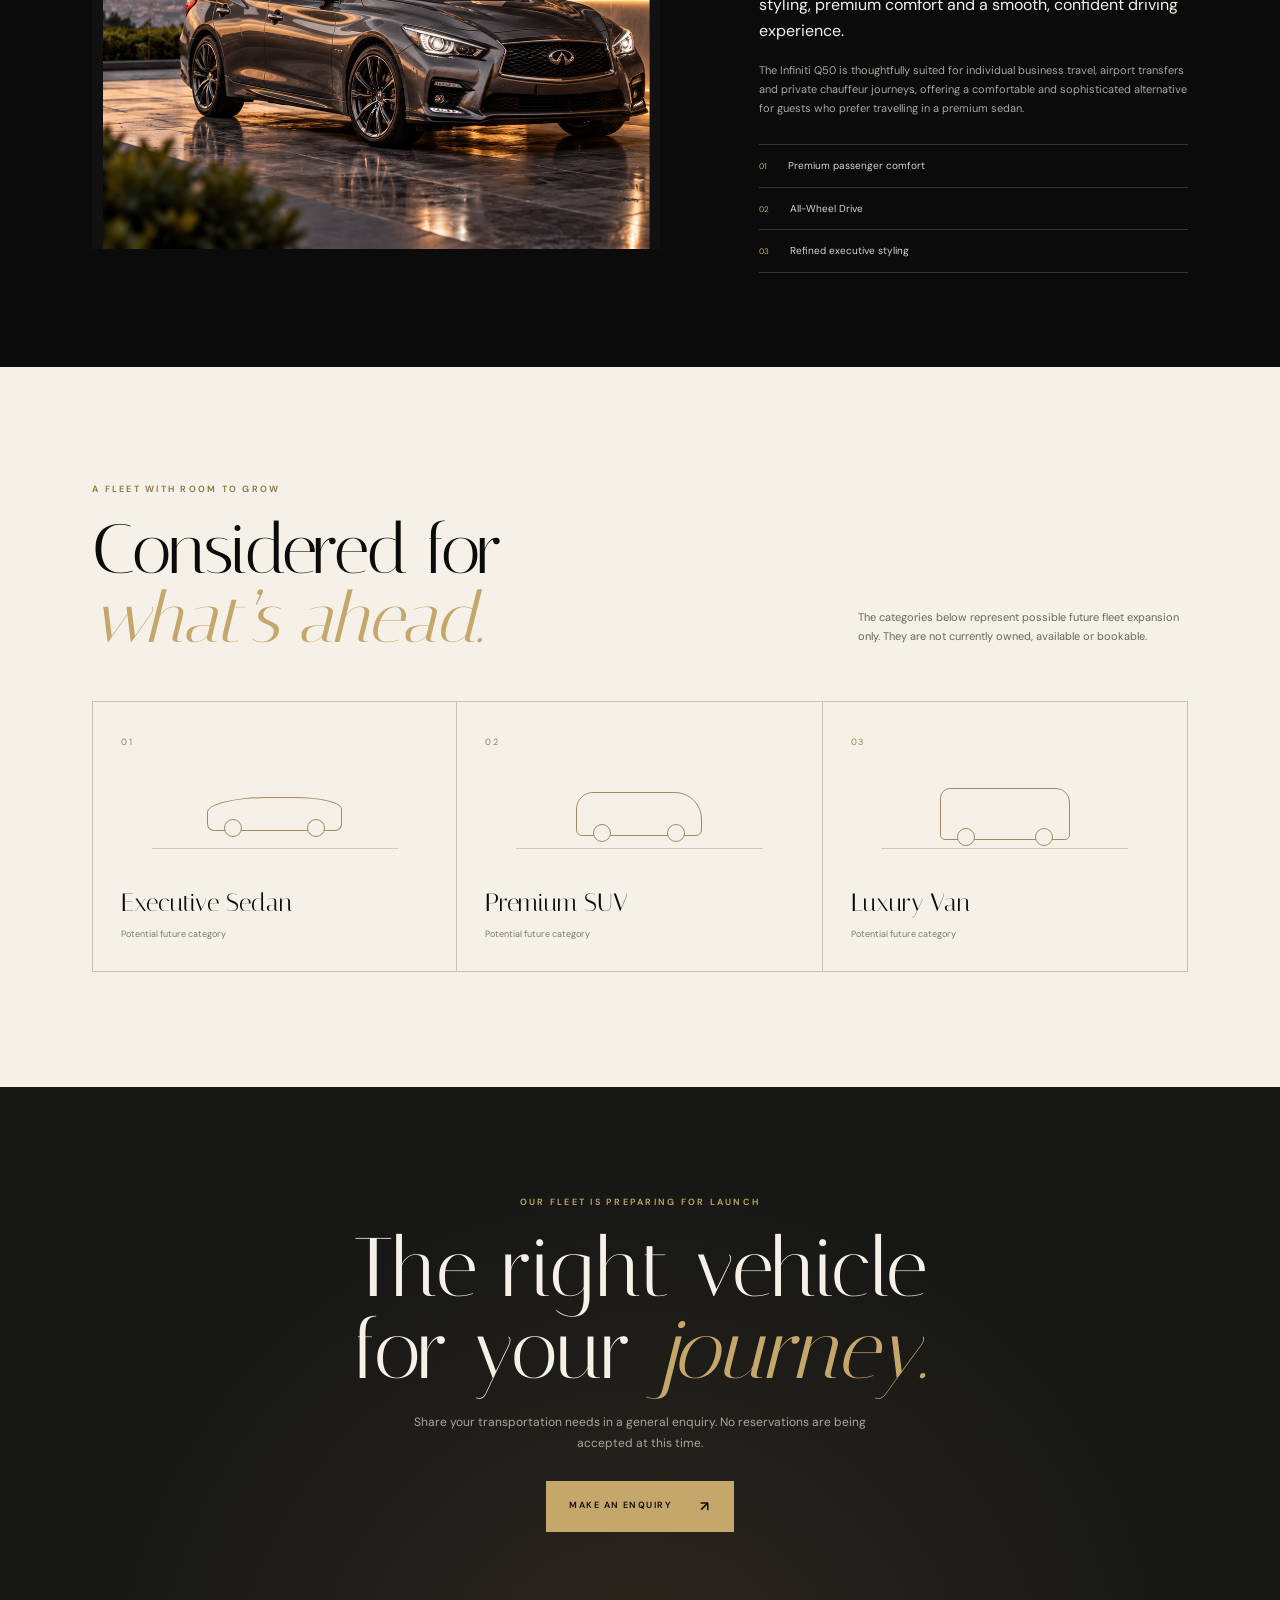
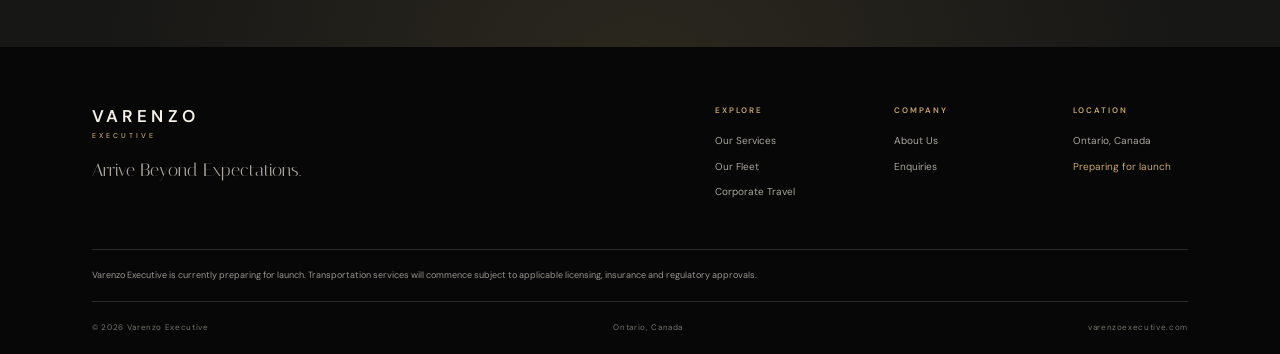
==== commit 726a55ae: "Update fleet vehicle imagery and copy Co-authored-by: Copilot App <223556219+Copilot@users.noreply.g" ====
--- a/fleet.html
+++ b/fleet.html
@@ -3,7 +3,7 @@
 <head>
   <meta charset="utf-8"><meta name="viewport" content="width=device-width, initial-scale=1">
   <title>Our Fleet | Varenzo Executive</title>
-  <meta name="description" content="Meet the 2022 Lexus RX 450h, Varenzo Executive's current fleet vehicle, and explore the categories the fleet may expand into in future.">
+  <meta name="description" content="Meet the Lexus RX 450h and Infiniti Q50 AWD in the Varenzo Executive fleet, and explore categories the fleet may expand into in future.">
   <meta name="theme-color" content="#0b0b0b"><meta property="og:type" content="website"><meta property="og:title" content="Our Fleet | Varenzo Executive"><meta property="og:description" content="A considered introduction to our current vehicle and future fleet categories."><meta property="og:url" content="https://varenzoexecutive.com/fleet.html">
   <link rel="preconnect" href="https://fonts.googleapis.com"><link rel="preconnect" href="https://fonts.gstatic.com" crossorigin><link href="https://fonts.googleapis.com/css2?family=DM+Sans:wght@400;500;600;700&family=Italiana&display=swap" rel="stylesheet"><link rel="stylesheet" href="css/style.css"><script src="js/script.js" defer></script>
 </head>
@@ -11,8 +11,9 @@
   <a class="skip-link" href="#main">Skip to content</a>
   <header class="site-header"><a class="wordmark" href="index.html" aria-label="Varenzo Executive home"><span>VARENZO</span><small>EXECUTIVE</small></a><button class="menu-toggle" type="button" aria-expanded="false" aria-controls="primary-navigation" aria-label="Open navigation"><span></span><span></span></button><nav class="primary-navigation" id="primary-navigation" aria-label="Main navigation"><a href="index.html">Home</a><a href="services.html">Our Services</a><a href="fleet.html" aria-current="page">Our Fleet</a><a href="corporate.html">Corporate Travel</a><a href="about.html">About Us</a><a class="nav-enquire" href="contact.html">Enquiries <span aria-hidden="true">↗</span></a></nav></header>
   <main id="main">
-    <section class="page-hero page-hero-fleet"><div class="page-hero-inner"><p class="eyebrow">Our fleet · A first introduction</p><h1>Comfort, in<br><em>every detail.</em></h1><p class="hero-copy">A thoughtfully considered fleet, beginning with a luxury hybrid SUV. Additional vehicle categories may be introduced as the business develops.</p></div><span class="page-hero-mark">02 / 06</span></section>
-    <section class="fleet-main section-pad"><div class="fleet-detail reveal"><div class="fleet-detail-image"><img src="https://images.unsplash.com/photo-1519641471654-76ce0107ad1b?auto=format&fit=crop&w=1800&q=85" alt="Premium SUV placeholder photography; not an actual image of the Varenzo Executive vehicle" loading="lazy"><span class="image-label">Illustrative photography</span></div><div class="fleet-detail-copy"><p class="eyebrow gold-text">Currently in our fleet</p><p class="fleet-year">2022 · LUXURY SUV</p><h2>Lexus<br><em>RX 450h</em></h2><p class="lead">A hybrid SUV with a spacious interior and a refined passenger experience.</p><p>Selected to bring together considered comfort and the versatility of an SUV, the RX 450h represents the current Varenzo Executive fleet.</p><div class="vehicle-qualities"><span><i>01</i> Spacious interior</span><span><i>02</i> Refined passenger experience</span><span><i>03</i> Hybrid vehicle</span></div><p class="small-note">Vehicle photography is illustrative and is not a depiction of the actual vehicle.</p></div></div></section>
+    <section class="page-hero page-hero-fleet"><div class="page-hero-inner"><p class="eyebrow">Our fleet · A first introduction</p><h1>Comfort, in<br><em>every detail.</em></h1><p class="hero-copy">Our current fleet brings together a hybrid luxury SUV and a premium executive sedan. Additional vehicle categories may be introduced as the business develops.</p></div><span class="page-hero-mark">02 / 06</span></section>
+    <section class="fleet-main section-pad"><div class="fleet-detail reveal"><div class="fleet-detail-image"><img src="assets/lexus-rx-450h-vehicle.jpg" alt="Black Lexus RX 450h in a luxury driveway at sunset" loading="lazy"></div><div class="fleet-detail-copy"><p class="eyebrow gold-text">Currently in our fleet</p><p class="fleet-year">2022 · LUXURY SUV</p><h2>Lexus<br><em>RX 450h</em></h2><p class="lead">A hybrid SUV with a spacious interior and a refined passenger experience.</p><p>Selected to bring together considered comfort and the versatility of an SUV, the RX 450h is part of the current Varenzo Executive fleet.</p><div class="vehicle-qualities"><span><i>01</i> Spacious interior</span><span><i>02</i> Refined passenger experience</span><span><i>03</i> Hybrid vehicle</span></div></div></div></section>
+    <section class="fleet-main section-pad"><div class="fleet-detail reveal"><div class="fleet-detail-image infiniti-image"><img src="assets/infiniti-q50-awd.jpg" alt="Grey Infiniti Q50 AWD in a luxury driveway at sunset" loading="lazy"></div><div class="fleet-detail-copy"><p class="eyebrow gold-text">Premium Executive Sedan</p><p class="fleet-year">· GREY · AWD</p><h2>Infiniti<br><em>Q50</em></h2><p class="lead">A refined executive sedan that brings together elegant styling, premium comfort and a smooth, confident driving experience.</p><p>The Infiniti Q50 is thoughtfully suited for individual business travel, airport transfers and private chauffeur journeys, offering a comfortable and sophisticated alternative for guests who prefer travelling in a premium sedan.</p><div class="vehicle-qualities"><span><i>01</i> Premium passenger comfort</span><span><i>02</i> All-Wheel Drive</span><span><i>03</i> Refined executive styling</span></div></div></div></section>
     <section class="future-fleet section-pad"><div class="section-heading"><div><p class="eyebrow gold-text">A fleet with room to grow</p><h2>Considered for<br><em>what’s ahead.</em></h2></div><p class="section-aside">The categories below represent possible future fleet expansion only. They are not currently owned, available or bookable.</p></div><div class="future-grid"><article class="future-card"><span class="future-index">01</span><div class="future-graphic" aria-hidden="true"><span class="sedan-shape"></span></div><h3>Executive Sedan</h3><p>Potential future category</p></article><article class="future-card"><span class="future-index">02</span><div class="future-graphic" aria-hidden="true"><span class="suv-shape"></span></div><h3>Premium SUV</h3><p>Potential future category</p></article><article class="future-card"><span class="future-index">03</span><div class="future-graphic" aria-hidden="true"><span class="van-shape"></span></div><h3>Luxury Van</h3><p>Potential future category</p></article></div></section>
     <section class="home-cta reveal"><p class="eyebrow">Our fleet is preparing for launch</p><h2>The right vehicle<br>for your <em>journey.</em></h2><p>Share your transportation needs in a general enquiry. No reservations are being accepted at this time.</p><a class="button button-gold" href="contact.html">Make an enquiry <span aria-hidden="true">↗</span></a></section>
   </main>
--- a/css/style.css
+++ b/css/style.css
@@ -79,10 +79,10 @@
 .service-card h3 { margin: 39px 0 12px; font-family: var(--serif); font-size: 31px; font-weight: 400; line-height: 1.04; }
 .service-card p { max-width: 245px; margin-bottom: 0; color: var(--muted); font-size: 11px; line-height: 1.8; }
 .card-arrow { position: absolute; right: 28px; bottom: 28px; color: var(--gold); }
-.fleet-feature { min-height: 595px; display: grid; grid-template-columns: 1.08fr .92fr; background: #151515; }
-.fleet-photo { min-height: 595px; overflow: hidden; }
-.fleet-photo img { width: 100%; height: 100%; object-fit: cover; filter: saturate(.68); }
-.fleet-copy { align-self: center; padding: 75px clamp(2.5rem, 8vw, 8rem); }
+.fleet-feature { min-height: clamp(590px, 51.2vw, 900px); display: grid; grid-template-columns: 59.4% 40.6%; background: var(--black); }
+.fleet-photo { min-height: 0; overflow: hidden; }
+.fleet-photo img { width: 100%; height: 100%; object-fit: cover; object-position: center; }
+.fleet-copy { align-self: center; padding: 75px clamp(3rem, 6.5vw, 7.25rem); }
 .fleet-year { margin: 0 0 19px; color: var(--gold); font-size: 9px; letter-spacing: .22em; }
 .fleet-copy h2, .fleet-detail-copy h2 { margin: 0 0 22px; font-family: var(--serif); font-size: clamp(3.5rem, 6vw, 5.8rem); font-weight: 400; line-height: .91; }
 .fleet-copy > p:not(.eyebrow):not(.fleet-year) { max-width: 390px; margin-bottom: 29px; color: var(--muted); font-size: 12px; }
@@ -116,7 +116,8 @@
 .page-hero { min-height: 570px; position: relative; display: flex; align-items: end; overflow: hidden; background-size: cover; background-position: center; }
 .page-hero::before { position: absolute; inset: 0; content: ""; background: linear-gradient(90deg, rgba(8,8,8,.82), rgba(8,8,8,.32) 75%), linear-gradient(0deg, rgba(8,8,8,.55), transparent 65%); }
 .page-hero-services { background-image: url("https://images.unsplash.com/photo-1500530855697-b586d89ba3ee?auto=format&fit=crop&w=2000&q=80"); }
-.page-hero-fleet { background-image: url("https://images.unsplash.com/photo-1519641471654-76ce0107ad1b?auto=format&fit=crop&w=2000&q=80"); background-position: center 58%; }
+.page-hero-fleet { background-image: url("../assets/lexus-rx-450h-vehicle.jpg"); background-position: center 58%; }
+.page-hero-fleet::before { background: linear-gradient(90deg, rgba(8,8,8,.82), rgba(8,8,8,.38) 75%), linear-gradient(0deg, rgba(8,8,8,.62), rgba(8,8,8,.08) 65%); }
 .page-hero-corporate { background-image: url("https://images.unsplash.com/photo-1486406146926-c627a92ad1ab?auto=format&fit=crop&w=2000&q=80"); }
 .page-hero-about { background-image: url("https://images.unsplash.com/photo-1519608487953-e999c86e7455?auto=format&fit=crop&w=2000&q=80"); }
 .page-hero-contact { background-image: url("https://images.unsplash.com/photo-1517248135467-4c7edcad34c4?auto=format&fit=crop&w=2000&q=80"); }
@@ -143,8 +144,7 @@
 .fleet-main { padding-top: 90px; padding-bottom: 75px; }
 .fleet-detail { display: grid; grid-template-columns: 1.14fr .86fr; gap: 9%; align-items: center; }
 .fleet-detail-image { position: relative; min-height: 470px; }
-.fleet-detail-image img { width: 100%; height: 470px; object-fit: cover; filter: saturate(.7); }
-.image-label { position: absolute; left: 16px; bottom: 16px; padding: 7px 10px; background: rgba(8,8,8,.72); color: var(--ivory); font-size: 8px; letter-spacing: .1em; text-transform: uppercase; }
+.fleet-detail-image img { width: 100%; height: 470px; object-fit: contain; background: #111; }
 .fleet-detail-copy { max-width: 480px; }
 .fleet-detail-copy .eyebrow { color: var(--gold); }
 .fleet-detail-copy > p:not(.eyebrow):not(.fleet-year):not(.small-note) { color: var(--muted); font-size: 11px; }
@@ -278,7 +278,7 @@
   .service-card:first-child { border-left: 1px solid rgba(245,241,232,.18); }
   .service-card h3 { margin-top: 25px; }
   .fleet-feature { grid-template-columns: 1fr; }
-  .fleet-photo { min-height: 330px; height: 65vw; }
+  .fleet-photo { min-height: 0; height: auto; aspect-ratio: 1.16; }
   .fleet-copy { padding: 58px var(--gutter) 65px; }
   .feature-band { grid-template-columns: 1fr; gap: 40px; }
   .feature-copy-border { padding: 37px 0 0; border-left: 0; border-top: 1px solid rgba(20,20,20,.18); }
@@ -300,7 +300,8 @@
   .fleet-main { padding-top: 55px; padding-bottom: 55px; }
   .fleet-detail { grid-template-columns: 1fr; gap: 36px; }
   .fleet-detail-image { min-height: 0; }
-  .fleet-detail-image img { height: 62vw; min-height: 250px; max-height: 430px; }
+  .fleet-detail-image img { height: auto; aspect-ratio: 1027 / 897; min-height: 0; max-height: none; }
+  .fleet-detail-image.infiniti-image img { aspect-ratio: 1077 / 926; }
   .fleet-detail-copy h2 { font-size: 4.4rem; }
   .section-aside { max-width: 430px; margin: 0; }
   .future-grid { grid-template-columns: 1fr; }
